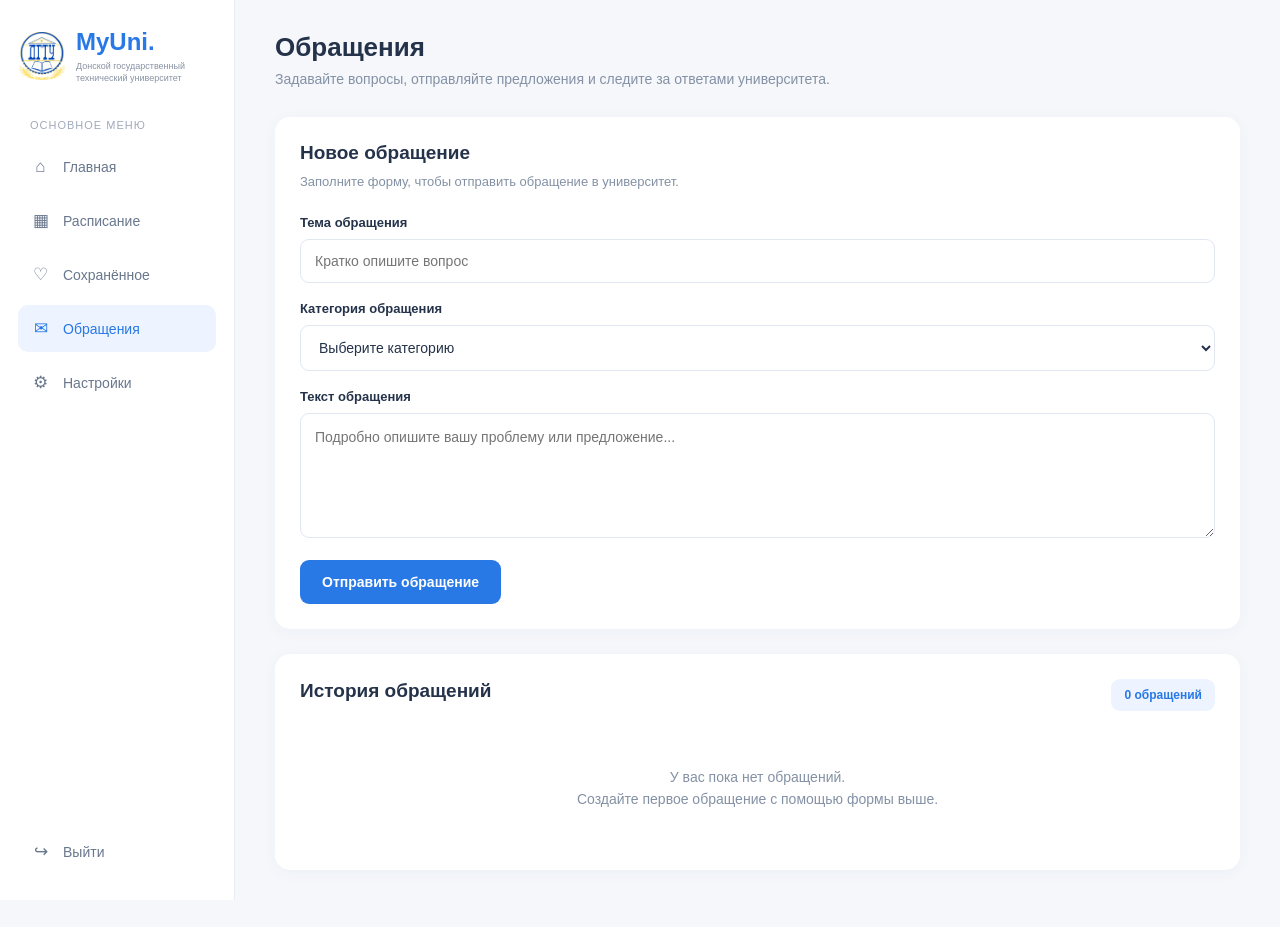
==== alembic/html/appeals.html @ 5cdf2920 "feat: add MyUni frontend pages" ====
<!DOCTYPE html>
<html lang="ru">
<head>
    <meta charset="UTF-8">
    <meta name="viewport" content="width=device-width, initial-scale=1.0">
    <title>Обращения — MyUni</title>

    <style>
        * {
            box-sizing: border-box;
            margin: 0;
            padding: 0;
        }

        body {
            font-family: Arial, sans-serif;
            background: #f5f7fb;
            color: #24324a;
        }

        .layout {
            display: flex;
            min-height: 100vh;
        }

        /* Левое меню */

        .sidebar {
            width: 235px;
            background: white;
            border-right: 1px solid #e9edf3;
            padding: 28px 18px;
            position: fixed;
            top: 0;
            bottom: 0;
            left: 0;
        }

        .logo {
    display: flex;
    align-items: center;
    gap: 10px;
    margin-bottom: 35px;
}

.logo img {
    width: 48px;
    height: 48px;
    object-fit: contain;
    flex-shrink: 0;
}

.logo-text {
    display: flex;
    flex-direction: column;
    gap: 4px;
}

.logo-name {
    font-size: 24px;
    font-weight: bold;
    color: #2878e8;
}

.logo-description {
    font-size: 9px;
    line-height: 1.35;
    color: #8993a5;
}

        .menu-title {
            color: #a0aaba;
            font-size: 11px;
            text-transform: uppercase;
            letter-spacing: 1px;
            padding: 0 12px;
            margin-bottom: 13px;
        }

        .menu {
            display: flex;
            flex-direction: column;
            gap: 7px;
        }

        .menu a {
            display: flex;
            align-items: center;
            gap: 12px;
            padding: 13px 12px;
            border-radius: 10px;
            text-decoration: none;
            color: #69778d;
            font-size: 14px;
            transition: 0.2s;
        }

        .menu a:hover,
        .menu a.active {
            background: #edf4ff;
            color: #2878e5;
        }

        .menu-icon {
            width: 21px;
            text-align: center;
            font-size: 17px;
        }

        .sidebar-bottom {
            position: absolute;
            bottom: 25px;
            left: 18px;
            right: 18px;
        }

        /* Основная область */

        .main {
            width: calc(100% - 235px);
            margin-left: 235px;
            padding: 32px 40px;
        }

        .header {
            margin-bottom: 30px;
        }

        .header h1 {
            font-size: 26px;
            margin-bottom: 8px;
        }

        .header p {
            color: #8491a5;
            font-size: 14px;
        }

        /* Общие карточки */

        .section-card {
            background: white;
            padding: 25px;
            border-radius: 15px;
            margin-bottom: 25px;
            box-shadow: 0 3px 15px rgba(30, 65, 110, 0.04);
        }

        .section-card h2 {
            font-size: 19px;
            margin-bottom: 8px;
        }

        .section-description {
            font-size: 13px;
            color: #8491a5;
            margin-bottom: 23px;
            line-height: 1.5;
        }

        /* Форма */

        .form-group {
            margin-bottom: 18px;
        }

        .form-group label {
            display: block;
            font-size: 13px;
            font-weight: bold;
            margin-bottom: 9px;
        }

        .form-group input,
        .form-group select,
        .form-group textarea {
            width: 100%;
            padding: 13px 14px;
            border: 1px solid #e1e7f0;
            border-radius: 9px;
            font-size: 14px;
            font-family: Arial, sans-serif;
            outline: none;
            background: white;
            color: #24324a;
        }

        .form-group input:focus,
        .form-group select:focus,
        .form-group textarea:focus {
            border-color: #2878e5;
        }

        .form-group textarea {
            min-height: 125px;
            resize: vertical;
            line-height: 1.5;
        }

        .submit-button {
            padding: 14px 22px;
            background: #2878e5;
            color: white;
            border: none;
            border-radius: 9px;
            font-size: 14px;
            font-weight: bold;
            cursor: pointer;
            transition: 0.2s;
        }

        .submit-button:hover {
            background: #1765ca;
        }

        .message {
            display: none;
            margin-bottom: 16px;
            padding: 12px;
            border-radius: 8px;
            font-size: 13px;
            line-height: 1.5;
        }

        .message.error {
            display: block;
            color: #b42318;
            background: #fff0ee;
        }

        /* История обращений */

        .history-header {
            display: flex;
            justify-content: space-between;
            align-items: center;
            gap: 12px;
            margin-bottom: 20px;
        }

        .history-count {
            background: #edf4ff;
            color: #2878e5;
            padding: 9px 13px;
            border-radius: 9px;
            font-size: 12px;
            font-weight: bold;
        }

        .appeal-item {
            border: 1px solid #e8edf4;
            border-radius: 11px;
            padding: 18px;
            margin-bottom: 13px;
        }

        .appeal-top {
            display: flex;
            justify-content: space-between;
            align-items: flex-start;
            gap: 15px;
            margin-bottom: 12px;
        }

        .appeal-title {
            font-size: 15px;
            font-weight: bold;
            margin-bottom: 7px;
        }

        .appeal-category {
            font-size: 11px;
            color: #8491a5;
        }

        .appeal-description {
            font-size: 13px;
            line-height: 1.6;
            color: #69778d;
            margin-bottom: 13px;
            overflow-wrap: anywhere;
        }

        .appeal-date {
            font-size: 11px;
            color: #a0aaba;
        }

        .status {
            display: inline-block;
            white-space: nowrap;
            padding: 7px 10px;
            border-radius: 20px;
            font-size: 11px;
            font-weight: bold;
        }

        .status.pending {
            background: #fff5df;
            color: #b7791f;
        }

        .status.progress {
            background: #edf4ff;
            color: #2878e5;
        }

        .status.completed {
            background: #e8f8ef;
            color: #24834c;
        }

        .empty-message {
            text-align: center;
            padding: 35px 15px;
            color: #8491a5;
            font-size: 14px;
            line-height: 1.6;
        }

        @media (max-width: 900px) {
            .sidebar {
                width: 190px;
            }

            .main {
                width: calc(100% - 190px);
                margin-left: 190px;
                padding: 25px;
            }
        }

        @media (max-width: 650px) {
            .sidebar {
                position: static;
                width: 100%;
                border-right: none;
                border-bottom: 1px solid #e9edf3;
                padding: 15px;
            }

            .layout {
                display: block;
            }

            .logo {
                margin-bottom: 15px;
            }

            .menu-title,
            .sidebar-bottom {
                display: none;
            }

            .menu {
                flex-direction: row;
                flex-wrap: wrap;
            }

            .menu a {
                padding: 9px;
                font-size: 12px;
            }

            .main {
                width: 100%;
                margin-left: 0;
                padding: 22px 15px;
            }

            .section-card {
                padding: 20px 16px;
            }

            .appeal-top {
                flex-direction: column;
            }
        }
    </style>
</head>

<body>

<div class="layout">

    <!-- Левое меню -->

    <aside class="sidebar">

        <div class="logo">
    <img src="dgtu-logo.png" alt="Логотип ДГТУ">

    <div class="logo-text">
        <span class="logo-name">MyUni.</span>
        <span class="logo-description">
            Донской государственный<br>
            технический университет
        </span>
    </div>
</div>

        <p class="menu-title">Основное меню</p>

        <nav class="menu">

            <a href="home.html">
                <span class="menu-icon">⌂</span>
                Главная
            </a>

            <a href="schedule.html">
                <span class="menu-icon">▦</span>
                Расписание
            </a>

            <a href="saved.html">
                <span class="menu-icon">♡</span>
                Сохранённое
            </a>

            <a href="appeals.html" class="active">
                <span class="menu-icon">✉</span>
                Обращения
            </a>

            <a href="settings.html">
                <span class="menu-icon">⚙</span>
                Настройки
            </a>

        </nav>

        <div class="sidebar-bottom">
            <nav class="menu">
                <a href="login.html">
                    <span class="menu-icon">↪</span>
                    Выйти
                </a>
            </nav>
        </div>

    </aside>


    <!-- Основная область -->

    <main class="main">

        <header class="header">
            <h1>Обращения</h1>
            <p>
                Задавайте вопросы, отправляйте предложения
                и следите за ответами университета.
            </p>
        </header>


        <!-- Форма нового обращения -->

        <section class="section-card">

            <h2>Новое обращение</h2>

            <p class="section-description">
                Заполните форму, чтобы отправить обращение
                в университет.
            </p>

            <form id="appealForm">

                <div class="form-group">

                    <label for="appealTitle">
                        Тема обращения
                    </label>

                    <input
                        type="text"
                        id="appealTitle"
                        placeholder="Кратко опишите вопрос"
                        maxlength="120"
                        required
                    >

                </div>


                <div class="form-group">

                    <label for="appealCategory">
                        Категория обращения
                    </label>

                    <select id="appealCategory" required>

                        <option value="">Выберите категорию</option>

                        <option value="Учебный процесс">
                            Учебный процесс
                        </option>

                        <option value="Расписание">
                            Расписание
                        </option>

                        <option value="Общежитие">
                            Общежитие
                        </option>

                        <option value="Студенческая жизнь">
                            Студенческая жизнь
                        </option>

                        <option value="Предложение">
                            Предложение
                        </option>

                        <option value="Другое">
                            Другое
                        </option>

                    </select>

                </div>


                <div class="form-group">

                    <label for="appealDescription">
                        Текст обращения
                    </label>

                    <textarea
                        id="appealDescription"
                        placeholder="Подробно опишите вашу проблему или предложение..."
                        maxlength="2000"
                        required
                    ></textarea>

                </div>


                <div id="message" class="message"></div>

                <button type="submit" class="submit-button">
                    Отправить обращение
                </button>

            </form>

        </section>


        <!-- История обращений -->

        <section class="section-card">

            <div class="history-header">

                <h2>История обращений</h2>

                <div class="history-count" id="appealCount">
                    0 обращений
                </div>

            </div>

            <div id="appealList"></div>

        </section>

    </main>

</div>


<script>

    // Получаем сохранённые обращения из браузера

    let appeals = JSON.parse(
        localStorage.getItem("myUniAppeals") || "[]"
    );


    // Находим элементы страницы

    const appealForm = document.getElementById("appealForm");
    const appealList = document.getElementById("appealList");
    const appealCount = document.getElementById("appealCount");
    const message = document.getElementById("message");


    // Определяем стиль статуса

    function getStatusClass(status) {

        if (status === "В работе") {
            return "progress";
        }

        if (status === "Решено") {
            return "completed";
        }

        return "pending";

    }


    // Показываем историю обращений

    function renderAppeals() {

        appealList.innerHTML = "";

        appealCount.textContent =
            appeals.length + " обращений";


        // Если обращений пока нет

        if (appeals.length === 0) {

            appealList.innerHTML = `
                <div class="empty-message">
                    У вас пока нет обращений.<br>
                    Создайте первое обращение с помощью формы выше.
                </div>
            `;

            return;

        }


        // Перебираем все обращения

        appeals.forEach(function(appeal) {

            const item = document.createElement("article");

            item.className = "appeal-item";

            item.innerHTML = `

                <div class="appeal-top">

                    <div>

                        <div class="appeal-title">
                            ${appeal.title}
                        </div>

                        <div class="appeal-category">
                            ${appeal.category}
                        </div>

                    </div>

                    <span class="status ${getStatusClass(appeal.status)}">
                        ${appeal.status}
                    </span>

                </div>

                <p class="appeal-description">
                    ${appeal.description}
                </p>

                <div class="appeal-date">
                    Отправлено: ${appeal.date}
                </div>

            `;

            appealList.appendChild(item);

        });

    }


    // Создание нового обращения

    appealForm.addEventListener("submit", function(event) {

        event.preventDefault();


        const title = document.getElementById("appealTitle").value.trim();

        const category = document.getElementById("appealCategory").value;

        const description = document.getElementById("appealDescription").value.trim();


        // Проверяем заполнение формы

        if (!title || !category || !description) {

            message.textContent =
                "Пожалуйста, заполните все поля.";

            message.className = "message error";

            return;

        }


        // Создаём новое обращение

        const newAppeal = {

            id: Date.now(),

            title: title,

            category: category,

            description: description,

            date: new Date().toLocaleString("ru-RU"),

            status: "На рассмотрении"

        };


        // Добавляем обращение в начало списка

        appeals.unshift(newAppeal);


        // Сохраняем список в браузере

        localStorage.setItem(
            "myUniAppeals",
            JSON.stringify(appeals)
        );


        // Очищаем форму

        appealForm.reset();

        message.style.display = "none";


        // Обновляем историю

        renderAppeals();

    });


    // Загружаем обращения при открытии страницы

    renderAppeals();

</script>

</body>
</html>
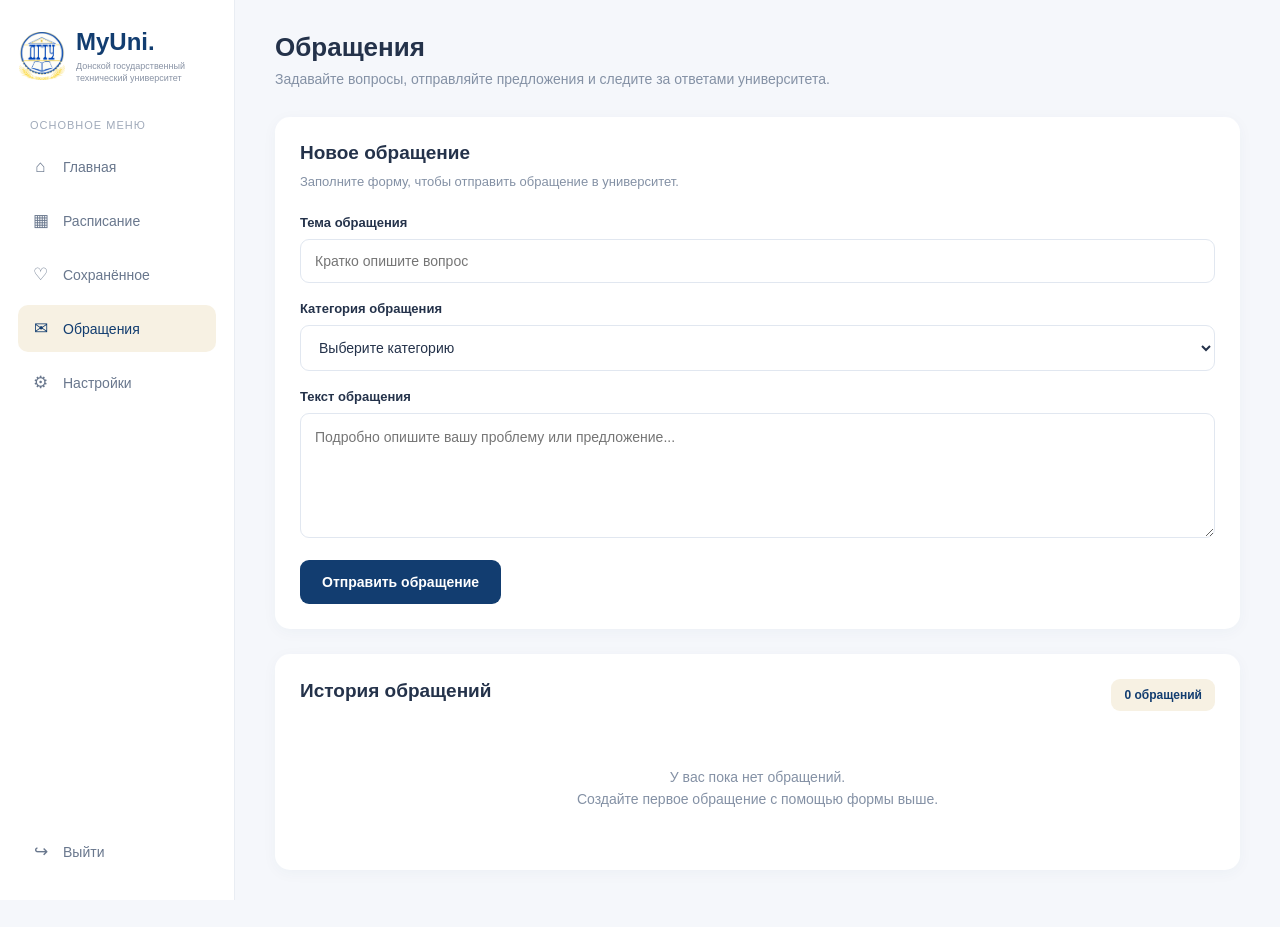
==== commit b019c854: "style: обновлен дизайн MyUni в фирменной палитре ДГТУ" ====
--- a/alembic/html/appeals.html
+++ b/alembic/html/appeals.html
@@ -59,7 +59,7 @@
 .logo-name {
     font-size: 24px;
     font-weight: bold;
-    color: #2878e8;
+    color: #123D70;
 }
 
 .logo-description {
@@ -97,8 +97,8 @@
 
         .menu a:hover,
         .menu a.active {
-            background: #edf4ff;
-            color: #2878e5;
+            background: #F7F1E3;
+            color: #123D70;
         }
 
         .menu-icon {
@@ -188,7 +188,7 @@
         .form-group input:focus,
         .form-group select:focus,
         .form-group textarea:focus {
-            border-color: #2878e5;
+            border-color: #123D70;
         }
 
         .form-group textarea {
@@ -199,7 +199,7 @@
 
         .submit-button {
             padding: 14px 22px;
-            background: #2878e5;
+            background: #123D70;
             color: white;
             border: none;
             border-radius: 9px;
@@ -210,7 +210,7 @@
         }
 
         .submit-button:hover {
-            background: #1765ca;
+            background: #185A96;
         }
 
         .message {
@@ -239,8 +239,8 @@
         }
 
         .history-count {
-            background: #edf4ff;
-            color: #2878e5;
+            background: #F7F1E3;
+            color: #123D70;
             padding: 9px 13px;
             border-radius: 9px;
             font-size: 12px;
@@ -301,8 +301,8 @@
         }
 
         .status.progress {
-            background: #edf4ff;
-            color: #2878e5;
+            background: #F7F1E3;
+            color: #123D70;
         }
 
         .status.completed {
